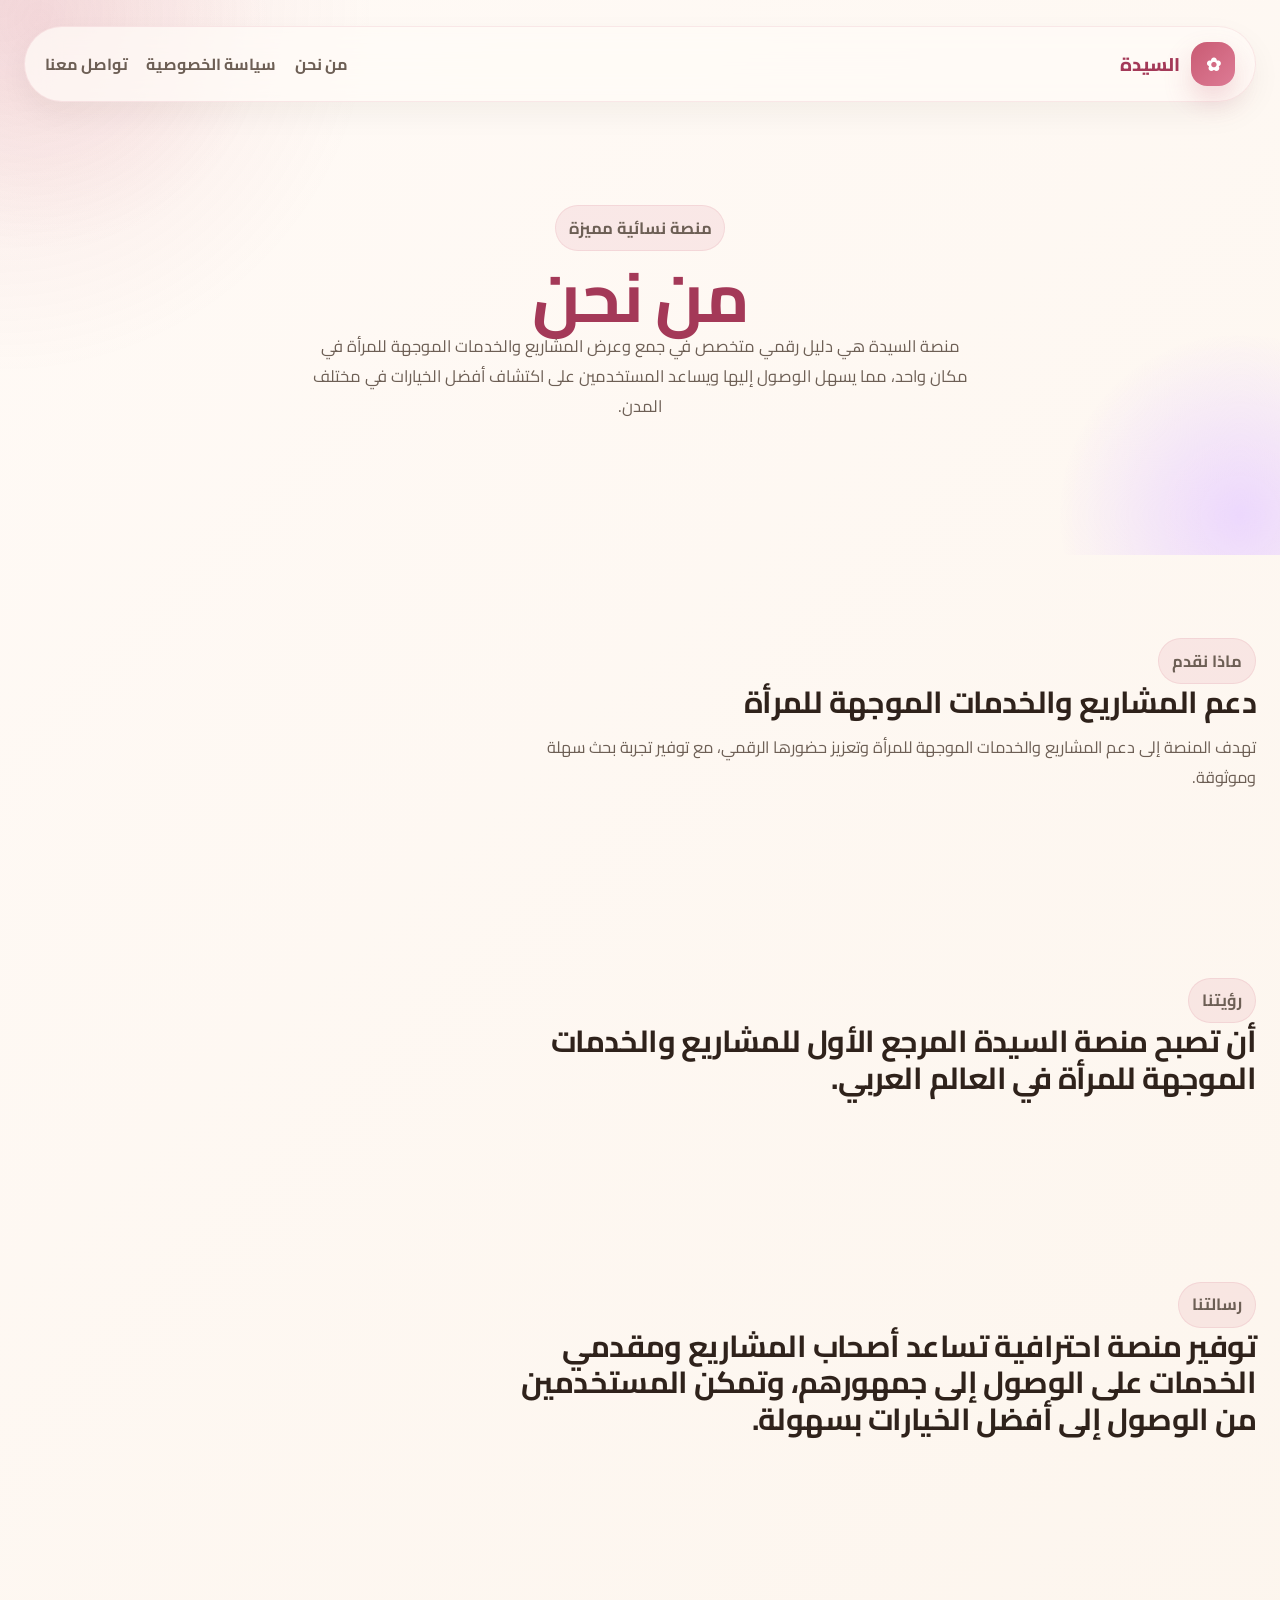
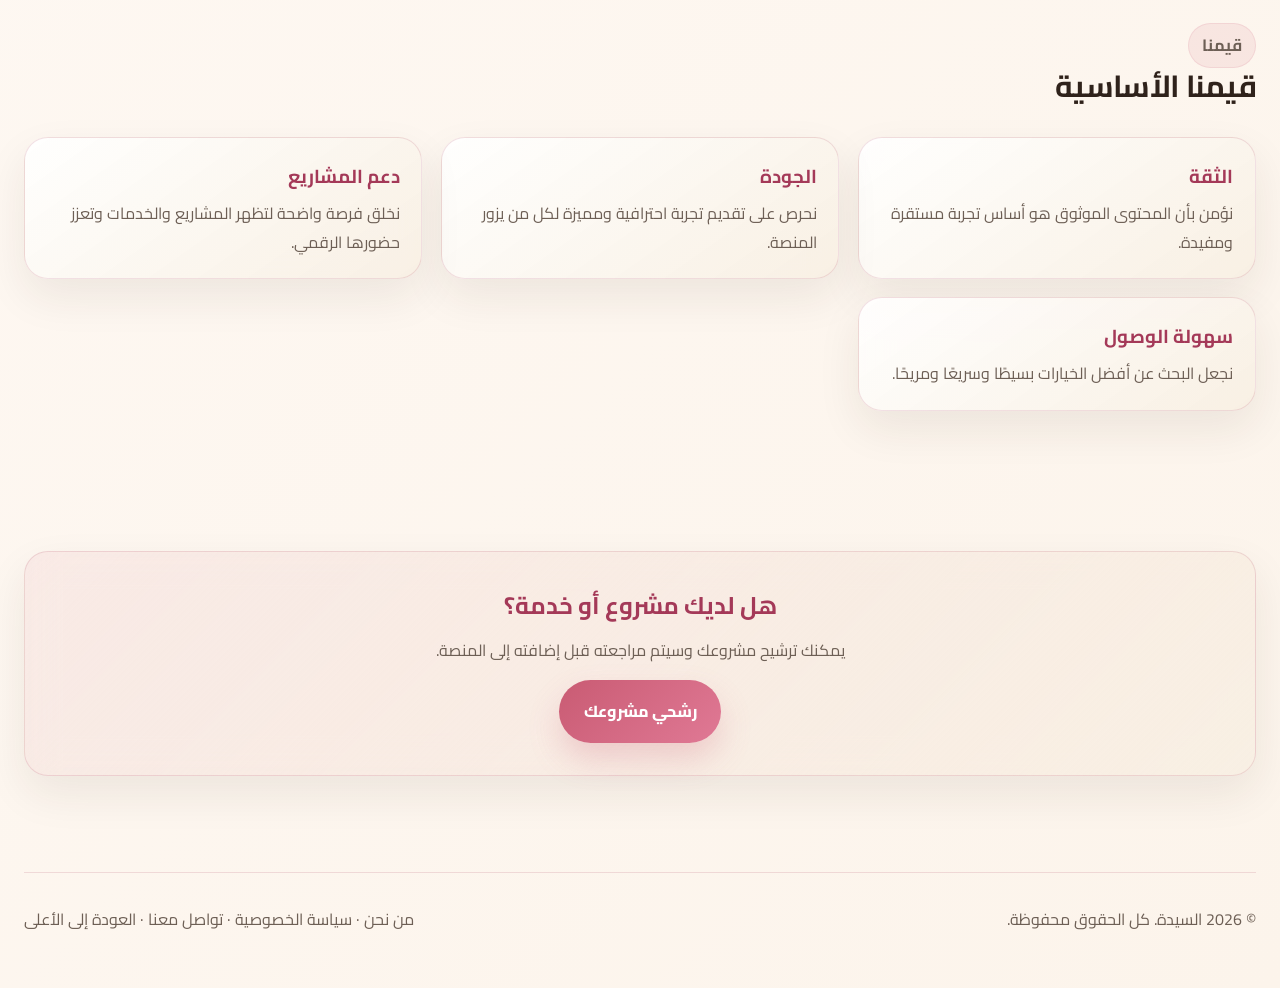
==== about.html @ 23d15761 "Add About, Privacy and Contact pages" ====
<!DOCTYPE html>
<html lang="ar" dir="rtl">
  <head>
    <meta charset="UTF-8" />
    <meta name="viewport" content="width=device-width, initial-scale=1.0" />
    <meta name="description" content="من نحن — منصة السيدة" />
    <title>من نحن | السيدة</title>
    <link rel="preconnect" href="https://fonts.googleapis.com" />
    <link rel="preconnect" href="https://fonts.gstatic.com" crossorigin />
    <link
      href="https://fonts.googleapis.com/css2?family=Cairo:wght@300;400;500;600;700;800&display=swap"
      rel="stylesheet"
    />
    <link rel="stylesheet" href="css/style.css" />
  </head>
  <body>
    <div class="page-shell">
      <header class="hero" id="top">
        <div class="container">
          <nav class="nav" aria-label="التنقل الرئيسي">
            <a class="logo" href="index.html" aria-label="السيدة">
              <span class="logo__mark">✿</span>
              <span>السيدة</span>
            </a>
            <div class="nav__links">
              <a href="about.html">من نحن</a>
              <a href="privacy.html">سياسة الخصوصية</a>
              <a href="contact.html">تواصل معنا</a>
            </div>
          </nav>

          <div class="hero__content">
            <div class="hero__copy reveal">
              <p class="eyebrow">منصة نسائية مميزة</p>
              <h1>من نحن</h1>
              <p>منصة السيدة هي دليل رقمي متخصص في جمع وعرض المشاريع والخدمات الموجهة للمرأة في مكان واحد، مما يسهل الوصول إليها ويساعد المستخدمين على اكتشاف أفضل الخيارات في مختلف المدن.</p>
            </div>
          </div>
        </div>
      </header>

      <main>
        <section class="section container">
          <div class="section-heading reveal">
            <p class="eyebrow">ماذا نقدم</p>
            <h2>دعم المشاريع والخدمات الموجهة للمرأة</h2>
            <p>تهدف المنصة إلى دعم المشاريع والخدمات الموجهة للمرأة وتعزيز حضورها الرقمي، مع توفير تجربة بحث سهلة وموثوقة.</p>
          </div>
        </section>

        <section class="section container">
          <div class="section-heading reveal">
            <p class="eyebrow">رؤيتنا</p>
            <h2>أن تصبح منصة السيدة المرجع الأول للمشاريع والخدمات الموجهة للمرأة في العالم العربي.</h2>
          </div>
        </section>

        <section class="section container">
          <div class="section-heading reveal">
            <p class="eyebrow">رسالتنا</p>
            <h2>توفير منصة احترافية تساعد أصحاب المشاريع ومقدمي الخدمات على الوصول إلى جمهورهم، وتمكن المستخدمين من الوصول إلى أفضل الخيارات بسهولة.</h2>
          </div>
        </section>

        <section class="section container">
          <div class="section-heading reveal">
            <p class="eyebrow">قيمنا</p>
            <h2>قيمنا الأساسية</h2>
          </div>

          <div class="about-grid">
            <article class="about-card reveal">
              <h3>الثقة</h3>
              <p>نؤمن بأن المحتوى الموثوق هو أساس تجربة مستقرة ومفيدة.</p>
            </article>
            <article class="about-card reveal">
              <h3>الجودة</h3>
              <p>نحرص على تقديم تجربة احترافية ومميزة لكل من يزور المنصة.</p>
            </article>
            <article class="about-card reveal">
              <h3>دعم المشاريع</h3>
              <p>نخلق فرصة واضحة لتظهر المشاريع والخدمات وتعزز حضورها الرقمي.</p>
            </article>
            <article class="about-card reveal">
              <h3>سهولة الوصول</h3>
              <p>نجعل البحث عن أفضل الخيارات بسيطًا وسريعًا ومريحًا.</p>
            </article>
          </div>
        </section>

        <section class="cta section" id="cta">
          <div class="container">
            <div class="cta__box reveal">
              <h2>هل لديك مشروع أو خدمة؟</h2>
              <p>يمكنك ترشيح مشروعك وسيتم مراجعته قبل إضافته إلى المنصة.</p>
              <a class="btn btn--primary" href="submit-project.html">رشحي مشروعك</a>
            </div>
          </div>
        </section>
      </main>

      <footer class="footer">
        <div class="container footer__content">
          <p>© 2026 السيدة. كل الحقوق محفوظة.</p>
          <p>
            <a href="about.html">من نحن</a> ·
            <a href="privacy.html">سياسة الخصوصية</a> ·
            <a href="contact.html">تواصل معنا</a> ·
            <a href="#top">العودة إلى الأعلى</a>
          </p>
        </div>
      </footer>
    </div>

    <script src="js/app.js"></script>
  </body>
</html>
---- css/style.css ----
:root {
  --bg: #fcf8f2;
  --bg-soft: #f7efe7;
  --surface: #fffdf9;
  --surface-2: #f8efe5;
  --primary: #c95b73;
  --primary-deep: #a43958;
  --accent: #f1d8c8;
  --accent-2: #e9d2ff;
  --text: #2f221b;
  --muted: #6d5f55;
  --border: rgba(169, 57, 88, 0.15);
  --shadow: 0 18px 44px rgba(47, 34, 27, 0.08);
  --shadow-strong: 0 30px 80px rgba(47, 34, 27, 0.12);
  --radius: 26px;
}

* {
  box-sizing: border-box;
}

html {
  scroll-behavior: smooth;
}

body {
  margin: 0;
  font-family: 'Cairo', sans-serif;
  background: linear-gradient(135deg, #fffaf6 0%, #fcf4eb 100%);
  color: var(--text);
  line-height: 1.8;
  overflow-x: hidden;
  direction: rtl;
}

body::before {
  content: '';
  position: fixed;
  inset: 0;
  background: radial-gradient(circle at top left, rgba(201, 91, 115, 0.12), transparent 24%);
  pointer-events: none;
  z-index: -1;
}

a {
  color: inherit;
  text-decoration: none;
}

img {
  max-width: 100%;
  display: block;
}

.page-shell {
  min-height: 100vh;
}

.container {
  width: min(1280px, calc(100% - 3rem));
  margin: 0 auto;
}

section {
  padding: 4.4rem 0;
}

.eyebrow {
  display: inline-flex;
  align-items: center;
  gap: 0.45rem;
  padding: 0.45rem 0.8rem;
  border-radius: 999px;
  background: rgba(201, 91, 115, 0.1);
  color: var(--primary-deep);
  font-size: 0.95rem;
  font-weight: 700;
  margin: 0 0 1rem;
  border: 1px solid rgba(201, 91, 115, 0.12);
}

.section-heading {
  max-width: 760px;
  margin-bottom: 2rem;
}

.section-heading h2,
.section-heading h3 {
  margin: 0;
  font-size: clamp(1.9rem, 2.2vw, 2.45rem);
  line-height: 1.2;
  letter-spacing: -0.02em;
}

.section-heading p {
  margin: 0.8rem 0 0;
  color: var(--muted);
  font-size: 1.02rem;
}

.hero {
  position: relative;
  min-height: 58svh;
  padding-top: 0.6rem;
  padding-bottom: 0.8rem;
  overflow: hidden;
}

.hero::before,
.hero::after {
  content: '';
  position: absolute;
  border-radius: 50%;
  pointer-events: none;
}

.hero::before {
  width: 480px;
  height: 480px;
  left: -200px;
  top: -220px;
  background: radial-gradient(circle, rgba(201, 91, 115, 0.12), transparent 68%);
}

.hero::after {
  width: 360px;
  height: 360px;
  right: -140px;
  bottom: -140px;
  background: radial-gradient(circle, rgba(233, 210, 255, 0.85), transparent 72%);
}

.nav {
  display: flex;
  align-items: center;
  justify-content: space-between;
  padding: 0.95rem 1.25rem;
  margin-top: 0.9rem;
  position: sticky;
  top: 1rem;
  z-index: 20;
  border: 1px solid rgba(201, 91, 115, 0.12);
  border-radius: 999px;
  background: rgba(255, 251, 247, 0.74);
  backdrop-filter: blur(16px);
  box-shadow: 0 12px 30px rgba(47, 34, 27, 0.05);
}

.logo {
  display: inline-flex;
  align-items: center;
  gap: 0.7rem;
  font-size: 1.15rem;
  font-weight: 800;
  color: var(--primary-deep);
}

.logo__mark {
  width: 44px;
  height: 44px;
  display: grid;
  place-items: center;
  border-radius: 16px;
  background: linear-gradient(135deg, var(--primary), #dd7b95);
  color: #fff;
  box-shadow: 0 14px 28px rgba(201, 91, 115, 0.24);
}

.nav__links {
  display: flex;
  gap: 1.15rem;
  color: var(--muted);
  font-weight: 700;
}

.hero__content {
  display: flex;
  align-items: center;
  justify-content: center;
  min-height: calc(58svh - 5rem);
  padding: 0.2rem 0 0.1rem;
  position: relative;
  z-index: 2;
}

.hero__copy {
  display: flex;
  flex-direction: column;
  align-items: center;
  justify-content: center;
  text-align: center;
  width: min(100%, 900px);
  margin: 0 auto;
}

.hero__copy .eyebrow {
  margin-bottom: 0.8rem;
}

.hero__copy h1 {
  font-size: clamp(3.4rem, 5.4vw, 5.7rem);
  margin: 0 0 0.15rem;
  line-height: 0.95;
  color: var(--primary-deep);
  letter-spacing: -0.03em;
}

.hero__copy h2 {
  margin: 0 0 0.65rem;
  font-size: clamp(1.3rem, 1.9vw, 1.95rem);
  color: var(--text);
  line-height: 1.2;
  max-width: 720px;
}

.hero__copy p {
  margin: 0 0 1.1rem;
  font-size: 1.03rem;
  color: var(--muted);
  max-width: 660px;
}

.hero__actions {
  display: flex;
  flex-wrap: wrap;
  gap: 0.75rem;
  margin: 0 0 0.9rem;
  justify-content: center;
}

.btn {
  display: inline-flex;
  align-items: center;
  justify-content: center;
  gap: 0.45rem;
  padding: 1.05rem 1.55rem;
  border-radius: 999px;
  font-weight: 800;
  transition: transform 0.25s ease, box-shadow 0.25s ease, background 0.25s ease;
}

.btn:hover {
  transform: translateY(-2px);
}

.btn--primary {
  background: linear-gradient(135deg, var(--primary), #e07995);
  color: #fff;
  box-shadow: 0 16px 32px rgba(201, 91, 115, 0.24);
}

.btn-primary {
  display: inline-flex;
  align-items: center;
  justify-content: center;
  gap: 0.45rem;
  padding: 1.05rem 1.55rem;
  border-radius: 999px;
  font-weight: 800;
  background: linear-gradient(135deg, var(--primary), #e07995);
  color: #fff;
  box-shadow: 0 16px 32px rgba(201, 91, 115, 0.24);
  transition: transform 0.25s ease, box-shadow 0.25s ease, background 0.25s ease;
  text-decoration: none;
}

.btn-primary:hover {
  transform: translateY(-2px);
}

.btn--ghost {
  background: rgba(255, 255, 255, 0.9);
  border: 1px solid var(--border);
  color: var(--primary-deep);
  box-shadow: 0 10px 24px rgba(47, 34, 27, 0.04);
}

.hero__meta {
  display: grid;
  grid-template-columns: repeat(3, minmax(0, 1fr));
  gap: 0.6rem;
  width: min(100%, 620px);
  margin: 0 auto;
}

.hero__meta > div {
  background: rgba(255, 255, 255, 0.9);
  border: 1px solid var(--border);
  border-radius: 18px;
  padding: 0.7rem 0.8rem;
  box-shadow: 0 10px 20px rgba(47, 34, 27, 0.04);
  text-align: center;
}

.hero__meta strong {
  display: block;
  color: var(--primary-deep);
  font-size: 1.05rem;
}

.hero__meta span {
  font-size: 0.86rem;
  color: var(--muted);
}

.about-grid,
.categories-grid,
.stats-grid,
.social-grid {
  display: grid;
  gap: 1.15rem;
}

.about-grid {
  grid-template-columns: repeat(3, minmax(0, 1fr));
}

.about-card,
.category-card,
.stat-card,
.social-card,
.cta__box {
  background: linear-gradient(145deg, rgba(255, 255, 255, 0.9), rgba(248, 239, 227, 0.95));
  border: 1px solid var(--border);
  border-radius: 24px;
  box-shadow: var(--shadow);
  backdrop-filter: blur(16px);
}

.about-card {
  padding: 1.35rem;
}

.about-card h3 {
  margin: 0 0 0.35rem;
  color: var(--primary-deep);
}

.about-card p {
  margin: 0;
  color: var(--muted);
}

.categories-grid {
  grid-template-columns: repeat(4, minmax(0, 1fr));
}

.category-card {
  padding: 1.2rem;
  transition: transform 0.25s ease, box-shadow 0.25s ease;
}

.category-card:hover,
.social-card:hover,
.stat-card:hover {
  transform: translateY(-4px);
  box-shadow: 0 24px 50px rgba(47, 34, 27, 0.12);
}

.category-card .icon {
  display: inline-flex;
  width: 48px;
  height: 48px;
  align-items: center;
  justify-content: center;
  border-radius: 16px;
  background: rgba(201, 91, 115, 0.1);
  margin-bottom: 0.8rem;
  font-size: 1.2rem;
}

.category-card h3 {
  margin: 0 0 0.35rem;
  color: var(--text);
}

.category-card p {
  margin: 0;
  color: var(--muted);
  font-size: 0.95rem;
}

.stats {
  background: linear-gradient(135deg, rgba(201, 91, 115, 0.04), rgba(233, 210, 255, 0.16));
}

.stats-grid {
  grid-template-columns: repeat(4, minmax(0, 1fr));
}

.stat-card {
  padding: 1.45rem;
  text-align: center;
  transition: transform 0.25s ease, box-shadow 0.25s ease;
}

.stat-card strong {
  display: block;
  font-size: 2rem;
  color: var(--primary-deep);
  margin-bottom: 0.25rem;
}

.stat-card span {
  color: var(--muted);
}

.social-grid {
  grid-template-columns: repeat(3, minmax(0, 1fr));
}

.social-card {
  padding: 1.3rem;
  text-align: center;
  transition: transform 0.25s ease, box-shadow 0.25s ease;
}

.social-card .icon {
  display: inline-flex;
  font-size: 1.75rem;
  margin-bottom: 0.7rem;
}

.cta__box {
  padding: 2rem 2.2rem;
  text-align: center;
  background: linear-gradient(135deg, rgba(201, 91, 115, 0.08), rgba(248, 239, 227, 0.98));
}

.cta__box h2 {
  margin: 0 0 0.5rem;
  color: var(--primary-deep);
}

.cta__box p {
  margin: 0 0 1rem;
  color: var(--muted);
}

.footer {
  padding: 1.6rem 0 2.4rem;
  color: var(--muted);
}

.footer__content {
  display: flex;
  justify-content: space-between;
  align-items: center;
  gap: 1rem;
  border-top: 1px solid var(--border);
  padding-top: 1rem;
}

.reveal {
  opacity: 0;
  transform: translateY(24px);
  transition: opacity 0.8s ease, transform 0.8s ease;
}

.reveal.is-visible {
  opacity: 1;
  transform: translateY(0);
}

@media (max-width: 1440px) {
  .hero__content {
    gap: 3.2rem;
  }
  .hero__visual-card {
    max-width: 560px;
  }
}

@media (max-width: 1024px) {
  .hero__content {
    padding: 0.35rem 0 0.25rem;
    min-height: auto;
  }
  .hero__copy {
    max-width: 760px;
    margin: 0 auto;
  }
  .hero__copy p {
    margin-inline: auto;
  }
  .hero__meta {
    justify-content: center;
  }
  .hero__actions {
    justify-content: center;
  }
  .hero__highlights {
    justify-content: center;
  }
  .about-grid,
  .categories-grid,
  .stats-grid,
  .social-grid {
    grid-template-columns: repeat(2, minmax(0, 1fr));
  }
}

@media (max-width: 768px) {
  .nav {
    flex-direction: column;
    gap: 0.7rem;
    border-radius: 24px;
  }

  .hero {
    min-height: auto;
    padding-bottom: 1.2rem;
  }

  .nav__links {
    flex-wrap: wrap;
    justify-content: center;
  }

  .hero__content {
    padding-top: 0.9rem;
    padding-bottom: 0.2rem;
  }

  .hero__copy {
    text-align: center;
  }

  .hero__actions {
    justify-content: center;
  }

  .hero__highlights {
    justify-content: center;
  }

  .about-grid,
  .categories-grid,
  .stats-grid,
  .social-grid {
    grid-template-columns: 1fr;
  }

  .hero__meta {
    grid-template-columns: 1fr;
  }

  .footer__content {
    flex-direction: column;
    text-align: center;
  }
}

@media (max-width: 390px) {
  .container {
    width: min(100% - 1.2rem, 100%);
  }

  .hero__copy h1 {
    font-size: 2.8rem;
  }

  .hero__copy h2 {
    font-size: 1.2rem;
  }

  .hero__actions {
    flex-direction: column;
  }

  .btn {
    width: 100%;
  }

  .section-heading h2 {
    font-size: 1.65rem;
  }
}
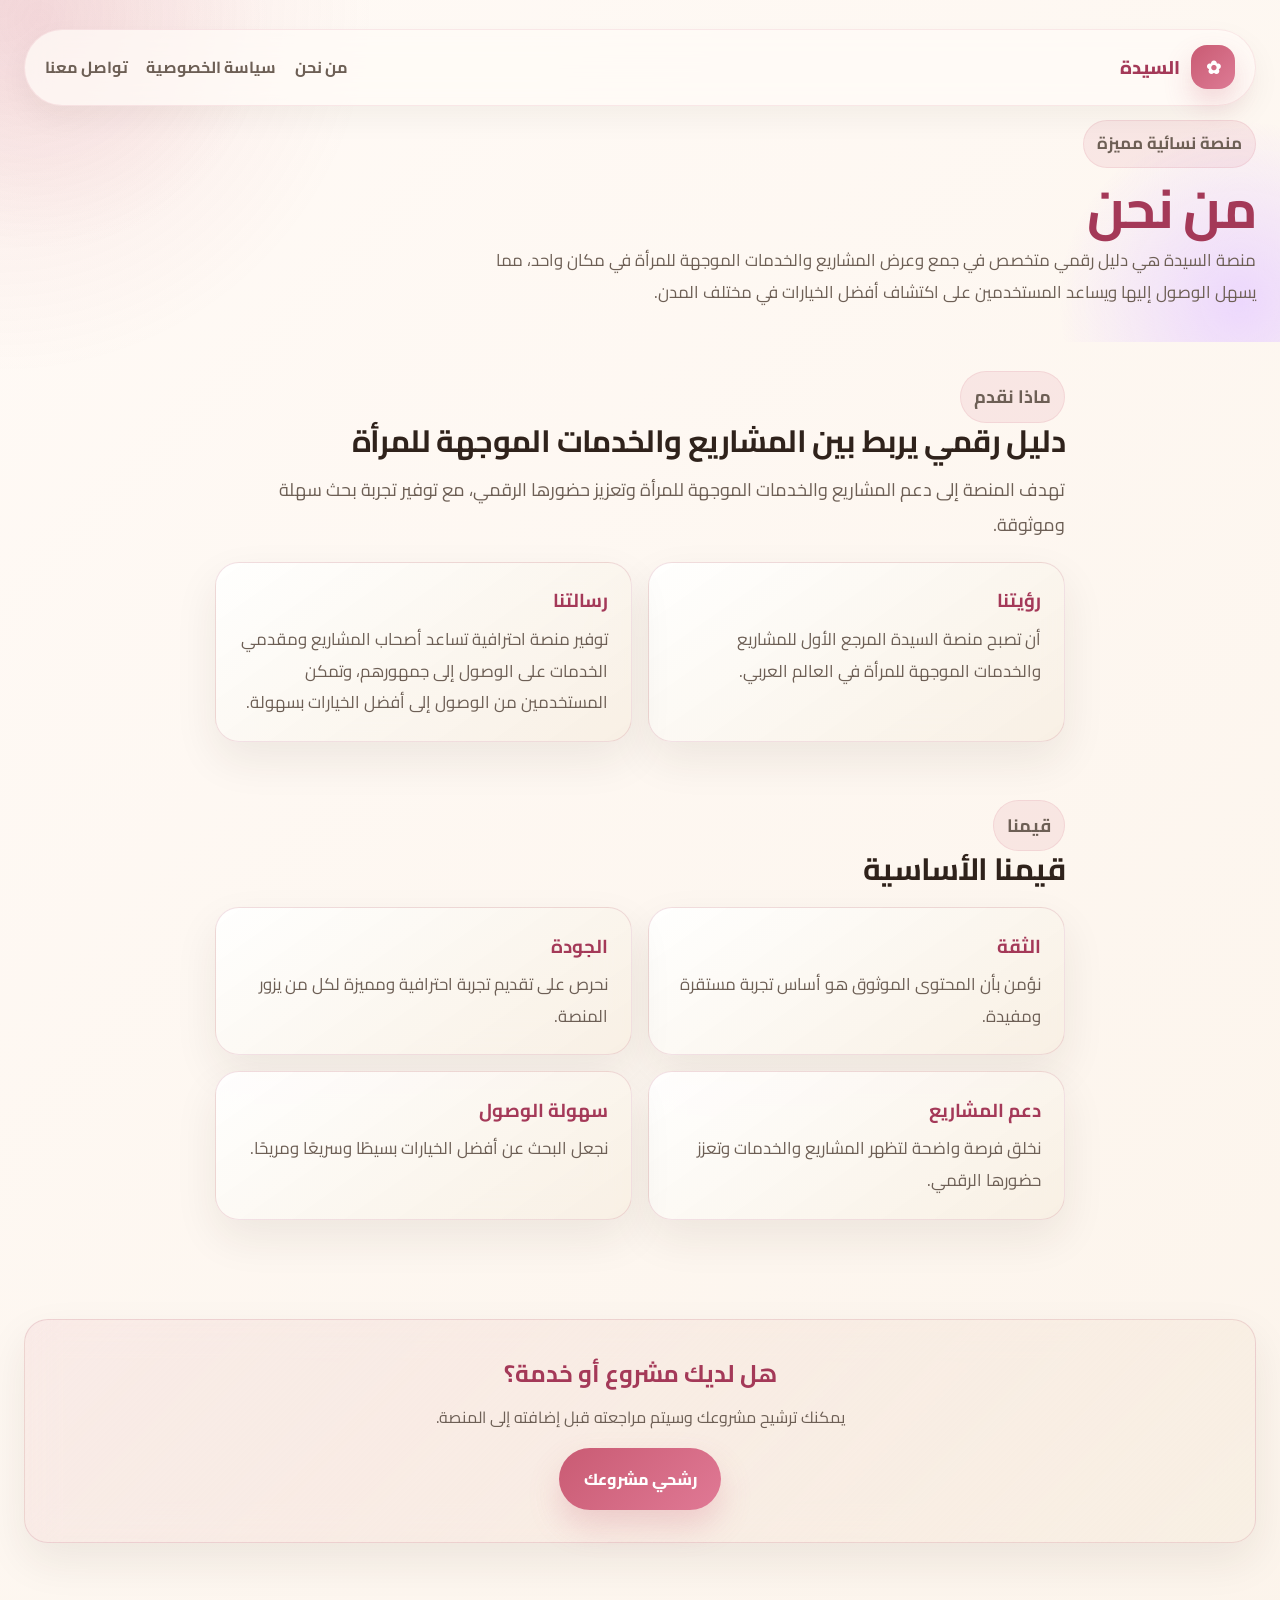
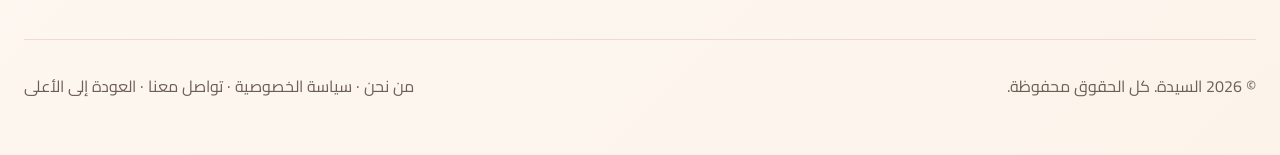
==== commit 01c12c7d: "Please redesign the information pages (About Us, Privacy Policy and Contact Us).  Requirements:  - D" ====
--- a/about.html
+++ b/about.html
@@ -15,7 +15,7 @@
   </head>
   <body>
     <div class="page-shell">
-      <header class="hero" id="top">
+      <header class="hero info-hero" id="top">
         <div class="container">
           <nav class="nav" aria-label="التنقل الرئيسي">
             <a class="logo" href="index.html" aria-label="السيدة">
@@ -40,51 +40,52 @@
       </header>
 
       <main>
-        <section class="section container">
-          <div class="section-heading reveal">
-            <p class="eyebrow">ماذا نقدم</p>
-            <h2>دعم المشاريع والخدمات الموجهة للمرأة</h2>
-            <p>تهدف المنصة إلى دعم المشاريع والخدمات الموجهة للمرأة وتعزيز حضورها الرقمي، مع توفير تجربة بحث سهلة وموثوقة.</p>
+        <section class="section info-section container">
+          <div class="info-content">
+            <div class="section-heading reveal">
+              <p class="eyebrow">ماذا نقدم</p>
+              <h2>دليل رقمي يربط بين المشاريع والخدمات الموجهة للمرأة</h2>
+              <p>تهدف المنصة إلى دعم المشاريع والخدمات الموجهة للمرأة وتعزيز حضورها الرقمي، مع توفير تجربة بحث سهلة وموثوقة.</p>
+            </div>
+
+            <div class="about-grid">
+              <article class="about-card reveal info-card">
+                <h3>رؤيتنا</h3>
+                <p>أن تصبح منصة السيدة المرجع الأول للمشاريع والخدمات الموجهة للمرأة في العالم العربي.</p>
+              </article>
+              <article class="about-card reveal info-card">
+                <h3>رسالتنا</h3>
+                <p>توفير منصة احترافية تساعد أصحاب المشاريع ومقدمي الخدمات على الوصول إلى جمهورهم، وتمكن المستخدمين من الوصول إلى أفضل الخيارات بسهولة.</p>
+              </article>
+            </div>
           </div>
         </section>
 
-        <section class="section container">
-          <div class="section-heading reveal">
-            <p class="eyebrow">رؤيتنا</p>
-            <h2>أن تصبح منصة السيدة المرجع الأول للمشاريع والخدمات الموجهة للمرأة في العالم العربي.</h2>
-          </div>
-        </section>
+        <section class="section info-section container">
+          <div class="info-content">
+            <div class="section-heading reveal">
+              <p class="eyebrow">قيمنا</p>
+              <h2>قيمنا الأساسية</h2>
+            </div>
 
-        <section class="section container">
-          <div class="section-heading reveal">
-            <p class="eyebrow">رسالتنا</p>
-            <h2>توفير منصة احترافية تساعد أصحاب المشاريع ومقدمي الخدمات على الوصول إلى جمهورهم، وتمكن المستخدمين من الوصول إلى أفضل الخيارات بسهولة.</h2>
-          </div>
-        </section>
-
-        <section class="section container">
-          <div class="section-heading reveal">
-            <p class="eyebrow">قيمنا</p>
-            <h2>قيمنا الأساسية</h2>
-          </div>
-
-          <div class="about-grid">
-            <article class="about-card reveal">
-              <h3>الثقة</h3>
-              <p>نؤمن بأن المحتوى الموثوق هو أساس تجربة مستقرة ومفيدة.</p>
-            </article>
-            <article class="about-card reveal">
-              <h3>الجودة</h3>
-              <p>نحرص على تقديم تجربة احترافية ومميزة لكل من يزور المنصة.</p>
-            </article>
-            <article class="about-card reveal">
-              <h3>دعم المشاريع</h3>
-              <p>نخلق فرصة واضحة لتظهر المشاريع والخدمات وتعزز حضورها الرقمي.</p>
-            </article>
-            <article class="about-card reveal">
-              <h3>سهولة الوصول</h3>
-              <p>نجعل البحث عن أفضل الخيارات بسيطًا وسريعًا ومريحًا.</p>
-            </article>
+            <div class="about-grid">
+              <article class="about-card reveal info-card">
+                <h3>الثقة</h3>
+                <p>نؤمن بأن المحتوى الموثوق هو أساس تجربة مستقرة ومفيدة.</p>
+              </article>
+              <article class="about-card reveal info-card">
+                <h3>الجودة</h3>
+                <p>نحرص على تقديم تجربة احترافية ومميزة لكل من يزور المنصة.</p>
+              </article>
+              <article class="about-card reveal info-card">
+                <h3>دعم المشاريع</h3>
+                <p>نخلق فرصة واضحة لتظهر المشاريع والخدمات وتعزز حضورها الرقمي.</p>
+              </article>
+              <article class="about-card reveal info-card">
+                <h3>سهولة الوصول</h3>
+                <p>نجعل البحث عن أفضل الخيارات بسيطًا وسريعًا ومريحًا.</p>
+              </article>
+            </div>
           </div>
         </section>
 
--- a/css/style.css
+++ b/css/style.css
@@ -462,6 +462,78 @@
   transform: translateY(0);
 }
 
+.info-hero {
+  min-height: auto;
+  padding: 0.8rem 0 0.8rem;
+}
+
+.info-hero .hero__content {
+  min-height: auto;
+  justify-content: flex-start;
+  padding: 0.8rem 0 0.2rem;
+}
+
+.info-hero .hero__copy {
+  align-items: flex-start;
+  text-align: right;
+  width: min(100%, 850px);
+  margin: 0;
+}
+
+.info-hero .hero__copy h1 {
+  font-size: clamp(2.8rem, 4.2vw, 3.5rem);
+  line-height: 1.05;
+  margin-bottom: 0.3rem;
+}
+
+.info-hero .hero__copy p {
+  font-size: 1.05rem;
+  line-height: 1.9;
+  max-width: 760px;
+  margin-top: 0.2rem;
+}
+
+.info-section {
+  padding: 1rem 0 1.8rem;
+}
+
+.info-content {
+  width: min(100%, 850px);
+  margin: 0 auto;
+}
+
+.info-content .section-heading {
+  max-width: none;
+  margin-bottom: 1.2rem;
+}
+
+.info-content .section-heading h2 {
+  font-size: clamp(1.8rem, 2.4vw, 2.2rem);
+}
+
+.info-content .section-heading p {
+  font-size: 1.125rem;
+  line-height: 1.95;
+}
+
+.info-card {
+  padding: 1.35rem 1.45rem;
+}
+
+.info-card h3 {
+  margin-bottom: 0.35rem;
+}
+
+.info-card p {
+  font-size: 1.05rem;
+  line-height: 1.9;
+}
+
+.info-content .about-grid {
+  grid-template-columns: repeat(2, minmax(0, 1fr));
+  gap: 1rem;
+}
+
 @media (max-width: 1440px) {
   .hero__content {
     gap: 3.2rem;
@@ -522,6 +594,11 @@
     padding-bottom: 0.2rem;
   }
 
+  .info-hero .hero__copy {
+    align-items: center;
+    text-align: center;
+  }
+
   .hero__copy {
     text-align: center;
   }
@@ -537,7 +614,8 @@
   .about-grid,
   .categories-grid,
   .stats-grid,
-  .social-grid {
+  .social-grid,
+  .info-content .about-grid {
     grid-template-columns: 1fr;
   }
 
